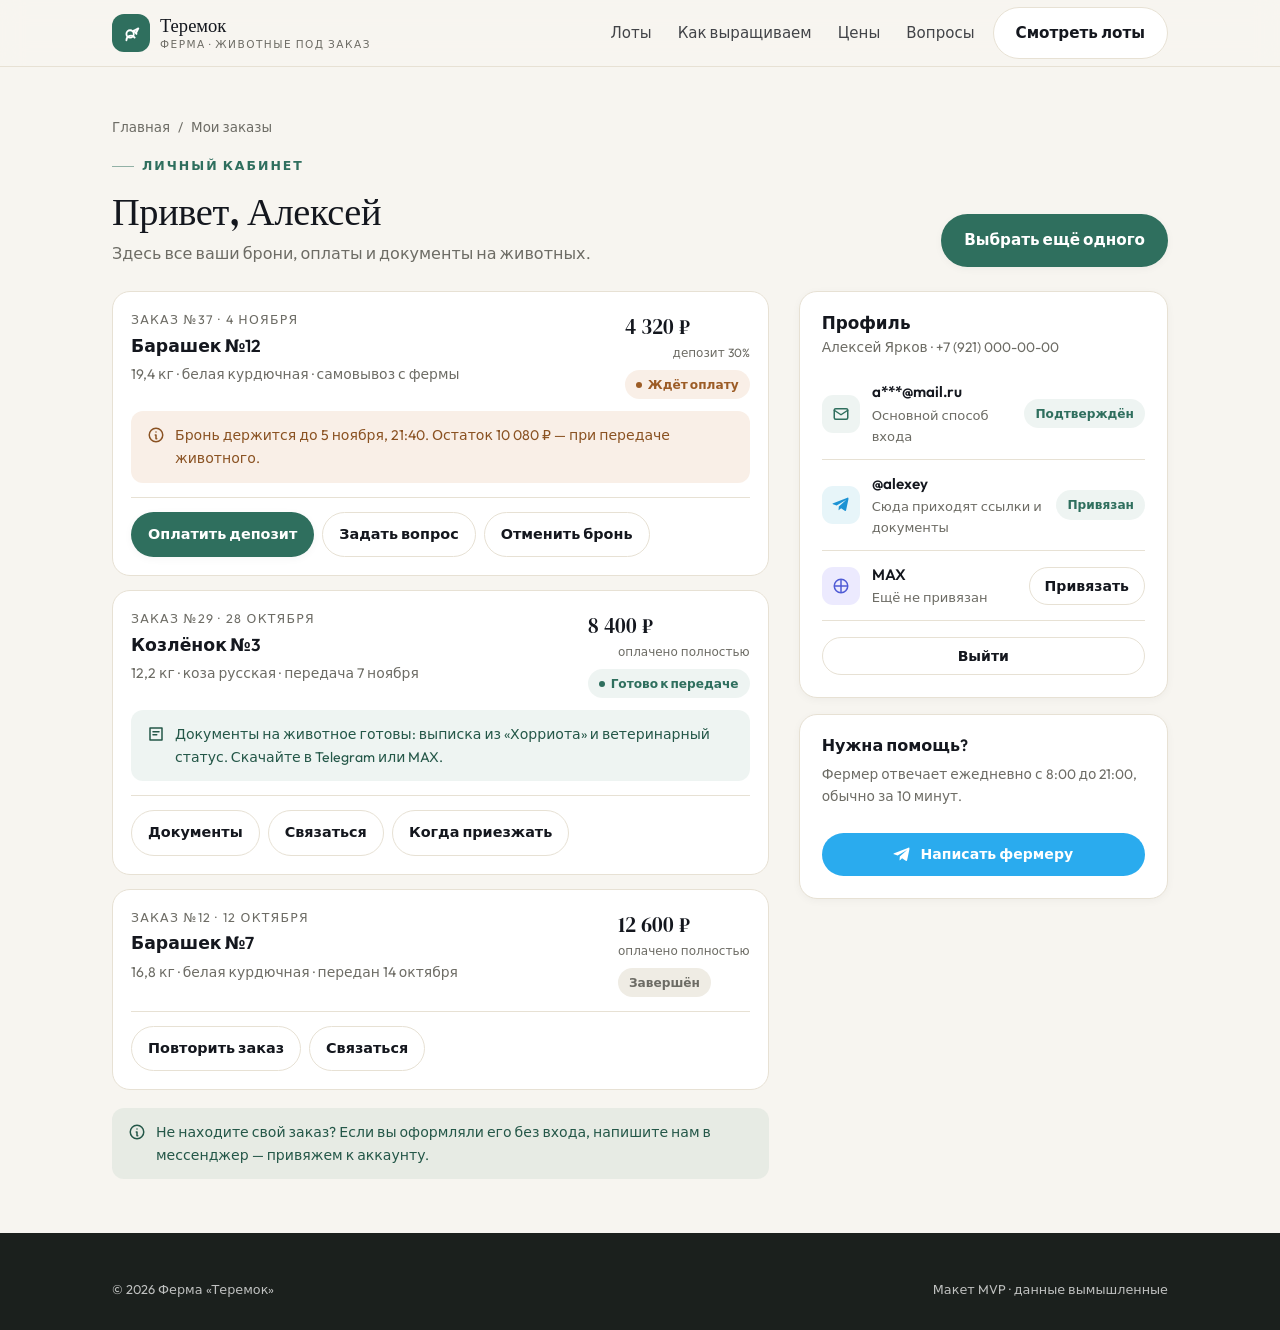
==== account.html @ ca298b1c "chore: старт проекта «Ферма Теремок» - клиентский макет MVP v0.2: витрина живых животных, карточка л" ====
<!DOCTYPE html>
<html lang="ru">
<head>
<meta charset="utf-8">
<meta name="viewport" content="width=device-width, initial-scale=1">
<title>Мои заказы — Ферма «Теремок»</title>
<link rel="preconnect" href="https://fonts.googleapis.com">
<link rel="preconnect" href="https://fonts.gstatic.com" crossorigin>
<link href="https://fonts.googleapis.com/css2?family=DM+Serif+Display&family=Outfit:wght@400;500;600;700&display=swap" rel="stylesheet">
<link rel="stylesheet" href="assets/styles.css">
</head>
<body>

<header class="header">
  <div class="container header__inner">
    <a class="logo" href="index.html">
      <span class="logo__mark">
        <svg viewBox="0 0 24 24" fill="none" stroke="currentColor" stroke-width="2" stroke-linecap="round" stroke-linejoin="round"><path d="M7 20a5 5 0 0 1 9-3"/><path d="M11 17a4 4 0 1 0 0-8 4 4 0 0 0 0 8Z"/><path d="M15 9.5 20 7l-2 4"/><path d="M15 9.5 18 13"/></svg>
      </span>
      <span class="logo__text">Теремок<span>ферма · животные под заказ</span></span>
    </a>
    <nav class="nav">
      <a href="index.html#lots">Лоты</a>
      <a href="index.html#how">Как выращиваем</a>
      <a href="index.html#prices">Цены</a>
      <a href="index.html#faq">Вопросы</a>
    </nav>
    <div class="header__cta">
      <a class="btn btn-outline" href="index.html#lots">Смотреть лоты</a>
    </div>
    <button class="burger" id="burger" aria-label="Меню">
      <svg viewBox="0 0 24 24" fill="none" stroke="currentColor" stroke-width="2" stroke-linecap="round"><path d="M4 7h16M4 12h16M4 17h16"/></svg>
    </button>
  </div>
  <div class="mobile-nav" id="mobileNav">
    <div class="container">
      <a href="index.html#lots">Лоты</a>
      <a href="index.html#prices">Цены</a>
      <a href="index.html#faq">Вопросы</a>
      <a class="btn btn-tg btn-block" href="index.html#tg">Задать вопрос в Telegram</a>
    </div>
  </div>
</header>

<section class="section section--tight">
  <div class="container">
    <nav class="crumbs">
      <a href="index.html">Главная</a> <span>/</span> <span>Мои заказы</span>
    </nav>

    <div style="display:flex;justify-content:space-between;align-items:flex-end;gap:16px;flex-wrap:wrap;margin:10px 0 24px">
      <div>
        <span class="eyebrow">Личный кабинет</span>
        <h1 style="font-size:clamp(1.7rem,4vw,2.4rem)">Привет, Алексей</h1>
        <p class="muted" style="margin-top:8px">Здесь все ваши брони, оплаты и документы на животных.</p>
      </div>
      <a class="btn btn-primary" href="index.html#lots">Выбрать ещё одного</a>
    </div>

    <div class="account-layout">
      <!-- Список заказов -->
      <div>
        <div class="order-card">
          <div class="order-card__head">
            <div>
              <div class="order-card__num">Заказ №37 · 4 ноября</div>
              <div class="order-card__title">Барашек №12</div>
              <div class="order-card__meta">19,4 кг · белая курдючная · самовывоз с фермы</div>
            </div>
            <div>
              <div class="order-card__sum">4 320 ₽<small>депозит 30%</small></div>
              <span class="badge badge--terra" style="margin-top:8px"><span class="badge__dot"></span>Ждёт оплату</span>
            </div>
          </div>
          <div class="note note--terra" style="margin-bottom:0">
            <svg viewBox="0 0 24 24" fill="none" stroke="currentColor" stroke-width="2" stroke-linecap="round" stroke-linejoin="round"><circle cx="12" cy="12" r="9"/><path d="M12 8h.01M11 12h1v5h1"/></svg>
            <span>Бронь держится до 5 ноября, 21:40. Остаток 10 080 ₽ — при передаче животного.</span>
          </div>
          <div class="order-card__actions">
            <a class="btn btn-primary" href="payment.html">Оплатить депозит</a>
            <a class="btn btn-outline" href="index.html#tg">Задать вопрос</a>
            <button class="btn btn-outline">Отменить бронь</button>
          </div>
        </div>

        <div class="order-card">
          <div class="order-card__head">
            <div>
              <div class="order-card__num">Заказ №29 · 28 октября</div>
              <div class="order-card__title">Козлёнок №3</div>
              <div class="order-card__meta">12,2 кг · коза русская · передача 7 ноября</div>
            </div>
            <div>
              <div class="order-card__sum">8 400 ₽<small>оплачено полностью</small></div>
              <span class="badge" style="margin-top:8px"><span class="badge__dot"></span>Готово к передаче</span>
            </div>
          </div>
          <div class="note" style="margin-bottom:0">
            <svg viewBox="0 0 24 24" fill="none" stroke="currentColor" stroke-width="2" stroke-linecap="round" stroke-linejoin="round"><path d="M4 4h16v16H4z"/><path d="M8 9h8M8 13h5"/></svg>
            <span>Документы на животное готовы: выписка из «Хорриота» и ветеринарный статус. Скачайте в Telegram или MAX.</span>
          </div>
          <div class="order-card__actions">
            <a class="btn btn-outline" href="#">Документы</a>
            <a class="btn btn-outline" href="index.html#tg">Связаться</a>
            <a class="btn btn-outline" href="index.html#delivery">Когда приезжать</a>
          </div>
        </div>

        <div class="order-card">
          <div class="order-card__head">
            <div>
              <div class="order-card__num">Заказ №12 · 12 октября</div>
              <div class="order-card__title">Барашек №7</div>
              <div class="order-card__meta">16,8 кг · белая курдючная · передан 14 октября</div>
            </div>
            <div>
              <div class="order-card__sum">12 600 ₽<small>оплачено полностью</small></div>
              <span class="badge badge--muted" style="margin-top:8px">Завершён</span>
            </div>
          </div>
          <div class="order-card__actions">
            <a class="btn btn-outline" href="lot.html">Повторить заказ</a>
            <a class="btn btn-outline" href="index.html#tg">Связаться</a>
          </div>
        </div>

        <div class="note" style="margin-top:18px">
          <svg viewBox="0 0 24 24" fill="none" stroke="currentColor" stroke-width="2" stroke-linecap="round" stroke-linejoin="round"><circle cx="12" cy="12" r="9"/><path d="M12 8h.01M11 12h1v5h1"/></svg>
          <span>Не находите свой заказ? Если вы оформляли его без входа, напишите нам в мессенджер — привяжем к аккаунту.</span>
        </div>
      </div>

      <!-- Профиль -->
      <aside>
        <div class="panel">
          <h3 style="font-size:1.05rem;margin-bottom:4px">Профиль</h3>
          <p class="small muted" style="margin-bottom:10px">Алексей Ярков · +7 (921) 000-00-00</p>

          <div class="identity-row">
            <span class="identity__icon identity__icon--mail">
              <svg viewBox="0 0 24 24" width="18" height="18" fill="none" stroke="currentColor" stroke-width="2" stroke-linecap="round" stroke-linejoin="round"><rect x="3" y="5" width="18" height="14" rx="2"/><path d="M3 7l9 6 9-6"/></svg>
            </span>
            <div>
              <div class="identity__name">a***@mail.ru</div>
              <div class="identity__sub">Основной способ входа</div>
            </div>
            <span class="identity__action badge" style="margin-left:auto">Подтверждён</span>
          </div>

          <div class="identity-row">
            <span class="identity__icon identity__icon--tg">
              <svg viewBox="0 0 24 24" width="18" height="18" fill="currentColor"><path d="M21.9 4.3 18.8 19c-.2 1-.9 1.3-1.8.8l-4.9-3.6-2.4 2.3c-.3.3-.5.5-1 .5l.4-4.9 8.9-8c.4-.3-.1-.5-.6-.2L6.2 12.7 1.4 11c-1-.3-1-1 .2-1.5l19-7.3c.9-.3 1.6.2 1.3 2.1Z"/></svg>
            </span>
            <div>
              <div class="identity__name">@alexey</div>
              <div class="identity__sub">Сюда приходят ссылки и документы</div>
            </div>
            <span class="identity__action badge" style="margin-left:auto">Привязан</span>
          </div>

          <div class="identity-row">
            <span class="identity__icon identity__icon--max">
              <svg viewBox="0 0 24 24" width="18" height="18" fill="none" stroke="currentColor" stroke-width="2" stroke-linecap="round" stroke-linejoin="round"><path d="M4 12h16"/><path d="M12 4v16"/><circle cx="12" cy="12" r="9"/></svg>
            </span>
            <div>
              <div class="identity__name">MAX</div>
              <div class="identity__sub">Ещё не привязан</div>
            </div>
            <button class="identity__action btn btn-outline btn--sm" style="margin-left:auto">Привязать</button>
          </div>

          <button class="btn btn-outline btn-block btn--sm" style="margin-top:16px">Выйти</button>
        </div>

        <div class="panel" style="margin-top:16px">
          <h3 style="font-size:1rem;margin-bottom:8px">Нужна помощь?</h3>
          <p class="small muted">Фермер отвечает ежедневно с 8:00 до 21:00, обычно за 10 минут.</p>
          <a class="btn btn-tg btn-block btn--sm" style="margin-top:12px" href="index.html#tg">
            <svg viewBox="0 0 24 24" fill="currentColor"><path d="M21.9 4.3 18.8 19c-.2 1-.9 1.3-1.8.8l-4.9-3.6-2.4 2.3c-.3.3-.5.5-1 .5l.4-4.9 8.9-8c.4-.3-.1-.5-.6-.2L6.2 12.7 1.4 11c-1-.3-1-1 .2-1.5l19-7.3c.9-.3 1.6.2 1.3 2.1Z"/></svg>
            Написать фермеру
          </a>
        </div>
      </aside>
    </div>
  </div>
</section>

<footer class="footer">
  <div class="container">
    <div class="footer__bottom" style="margin-top:0;border-top:none;padding-top:0">
      <span>© 2026 Ферма «Теремок»</span>
      <span>Макет MVP · данные вымышленные</span>
    </div>
  </div>
</footer>

<script src="assets/app.js"></script>
</body>
</html>
---- assets/styles.css ----
/* Ферма «Теремок» — клиентский макет MVP */

:root {
  --cream: #f7f5f0;
  --cream-deep: #efeade;
  --paper: #ffffff;
  --ink: #14171e;
  --muted: #6d6c65;
  --line: #e7e1d4;
  --green: #2f6f5e;
  --green-ink: #245748;
  --green-soft: rgba(47, 111, 94, 0.08);
  --terra: #c97b3f;
  --terra-soft: rgba(201, 123, 63, 0.12);
  --red: #b0403a;
  --red-soft: rgba(176, 64, 58, 0.1);
  --radius: 18px;
  --shadow-sm: 0 2px 8px rgba(20, 23, 30, 0.04);
  --shadow-md: 0 10px 30px -12px rgba(20, 23, 30, 0.18);
  --font: "Outfit", ui-sans-serif, system-ui, sans-serif;
  --serif: "DM Serif Display", Georgia, serif;
}

* { box-sizing: border-box; }

html { -webkit-text-size-adjust: 100%; scroll-behavior: smooth; }

body {
  margin: 0;
  background: var(--cream);
  color: var(--ink);
  font-family: var(--font);
  font-size: 16px;
  line-height: 1.6;
  overflow-x: hidden;
}

img { max-width: 100%; display: block; }

a { color: inherit; text-decoration: none; }

h1, h2, h3 { font-family: var(--serif); font-weight: 400; line-height: 1.12; margin: 0; letter-spacing: -0.01em; }
h1 { font-size: clamp(2rem, 5.2vw, 3.4rem); }
h2 { font-size: clamp(1.55rem, 3.4vw, 2.35rem); }
h3 { font-size: 1.22rem; font-family: var(--font); font-weight: 600; letter-spacing: 0; }

p { margin: 0 0 14px; }
p:last-child { margin-bottom: 0; }

.container { width: 100%; max-width: 1120px; margin: 0 auto; padding: 0 20px; }
@media (min-width: 768px) { .container { padding: 0 32px; } }

.section { padding: 52px 0; }
@media (min-width: 768px) { .section { padding: 84px 0; } }
.section--tight { padding: 34px 0; }

.eyebrow {
  display: inline-flex; align-items: center; gap: 8px;
  font-size: 0.78rem; letter-spacing: 0.16em; text-transform: uppercase;
  color: var(--green); font-weight: 600; margin-bottom: 14px;
}
.eyebrow::before { content: ""; width: 22px; height: 1px; background: var(--green); opacity: 0.5; }

.lead { color: var(--muted); font-size: 1.03rem; max-width: 58ch; }
.muted { color: var(--muted); }
.small { font-size: 0.86rem; }

.section-head { max-width: 640px; margin-bottom: 30px; }
.section-head p { margin-top: 12px; }

/* ---------- Кнопки ---------- */
.btn {
  display: inline-flex; align-items: center; justify-content: center; gap: 9px;
  padding: 13px 22px; border-radius: 999px; border: 1px solid transparent;
  font-family: var(--font); font-size: 0.95rem; font-weight: 600;
  cursor: pointer; transition: all 0.2s ease; text-align: center;
}
.btn svg { width: 18px; height: 18px; flex: none; }
.btn-primary { background: var(--green); color: #fff; box-shadow: var(--shadow-sm); }
.btn-primary:hover { background: var(--green-ink); transform: translateY(-1px); box-shadow: var(--shadow-md); }
.btn-terra { background: var(--terra); color: #fff; }
.btn-terra:hover { background: #b06d38; transform: translateY(-1px); }
.btn-outline { border-color: var(--line); background: var(--paper); color: var(--ink); }
.btn-outline:hover { border-color: var(--green); color: var(--green); }
.btn-tg { background: #2AABEE; color: #fff; }
.btn-tg:hover { background: #1d93d4; transform: translateY(-1px); }
.btn-lg { padding: 16px 28px; font-size: 1rem; }
.btn-block { width: 100%; }
.btn:disabled { opacity: 0.45; cursor: not-allowed; transform: none !important; }

/* ---------- Шапка ---------- */
.header {
  position: sticky; top: 0; z-index: 60;
  background: rgba(247, 245, 240, 0.88);
  backdrop-filter: blur(12px);
  border-bottom: 1px solid var(--line);
}
.header__inner { display: flex; align-items: center; gap: 18px; height: 66px; }
.logo { display: flex; align-items: center; gap: 10px; margin-right: auto; }
.logo__mark {
  width: 38px; height: 38px; border-radius: 12px; flex: none;
  background: var(--green); color: #fff; display: grid; place-items: center;
}
.logo__mark svg { width: 22px; height: 22px; }
.logo__text { font-family: var(--serif); font-size: 1.16rem; line-height: 1; }
.logo__text span { display: block; font-family: var(--font); font-size: 0.66rem; letter-spacing: 0.14em; text-transform: uppercase; color: var(--muted); margin-top: 3px; }
.nav { display: none; gap: 26px; font-size: 0.94rem; font-weight: 500; }
.nav a { color: var(--ink); opacity: 0.8; transition: opacity 0.2s; }
.nav a:hover { opacity: 1; color: var(--green); }
.header__cta { display: none; }
.burger {
  display: grid; place-items: center; width: 42px; height: 42px;
  border-radius: 12px; border: 1px solid var(--line); background: var(--paper); cursor: pointer;
}
.burger svg { width: 20px; height: 20px; }
@media (min-width: 900px) {
  .nav { display: flex; }
  .header__cta { display: flex; align-items: center; gap: 12px; }
  .burger { display: none; }
}
.mobile-nav { display: none; border-top: 1px solid var(--line); background: var(--cream); padding: 10px 0 18px; }
.mobile-nav.open { display: block; }
.mobile-nav a { display: block; padding: 11px 0; font-weight: 500; border-bottom: 1px solid var(--line); }
.mobile-nav .btn { margin-top: 14px; }

/* ---------- Hero ---------- */
.hero { position: relative; overflow: hidden; border-radius: 0 0 28px 28px; }
.hero__img { position: absolute; inset: 0; width: 100%; height: 100%; object-fit: cover; }
.hero::after {
  content: ""; position: absolute; inset: 0;
  background: linear-gradient(100deg, rgba(12, 20, 17, 0.86) 0%, rgba(12, 20, 17, 0.62) 45%, rgba(12, 20, 17, 0.25) 100%);
}
.hero__inner { position: relative; z-index: 2; padding: 74px 0 84px; max-width: 660px; color: #fff; }
.hero h1 { color: #fff; }
.hero h1 em { font-style: normal; color: #e9c58f; }
.hero p { color: rgba(255, 255, 255, 0.86); font-size: 1.05rem; margin: 18px 0 28px; max-width: 50ch; }
.hero__actions { display: flex; flex-wrap: wrap; gap: 12px; }
.hero__facts { display: flex; flex-wrap: wrap; gap: 10px; margin-top: 30px; }
.hero__fact {
  background: rgba(255, 255, 255, 0.12); border: 1px solid rgba(255, 255, 255, 0.22);
  padding: 7px 14px; border-radius: 999px; font-size: 0.85rem; backdrop-filter: blur(6px);
}
@media (min-width: 768px) { .hero__inner { padding: 108px 0 118px; } }

/* ---------- Карточки лотов ---------- */
.lots { display: grid; gap: 20px; grid-template-columns: 1fr; }
@media (min-width: 620px) { .lots { grid-template-columns: repeat(2, 1fr); } }
@media (min-width: 980px) { .lots { grid-template-columns: repeat(3, 1fr); } }

.lot-card {
  background: var(--paper); border: 1px solid var(--line); border-radius: var(--radius);
  overflow: hidden; display: flex; flex-direction: column;
  transition: transform 0.2s ease, box-shadow 0.2s ease;
}
.lot-card:hover { transform: translateY(-4px); box-shadow: var(--shadow-md); }
.lot-card__media { position: relative; aspect-ratio: 4 / 3; background: var(--cream-deep); overflow: hidden; }
.lot-card__media img { width: 100%; height: 100%; object-fit: cover; }
.lot-card__body { padding: 18px; display: flex; flex-direction: column; gap: 10px; flex: 1; }
.lot-card__title { display: flex; align-items: baseline; justify-content: space-between; gap: 12px; }
.lot-card__title h3 { font-size: 1.1rem; }
.lot-card__price { font-family: var(--serif); font-size: 1.35rem; white-space: nowrap; }
.lot-card__price small { font-family: var(--font); font-size: 0.75rem; color: var(--muted); display: block; text-align: right; }
.lot-card__meta { display: flex; flex-wrap: wrap; gap: 6px 14px; font-size: 0.85rem; color: var(--muted); }
.lot-card__meta b { color: var(--ink); font-weight: 500; }
.lot-card__foot { margin-top: auto; padding-top: 4px; display: flex; align-items: center; gap: 10px; }
.lot-card__foot .btn { flex: 1; }

.badge {
  display: inline-flex; align-items: center; gap: 6px;
  padding: 5px 11px; border-radius: 999px; font-size: 0.76rem; font-weight: 600;
  background: var(--green-soft); color: var(--green);
}
.badge--terra { background: var(--terra-soft); color: #9c5c26; }
.badge--muted { background: #efece4; color: var(--muted); }
.badge--red { background: var(--red-soft); color: var(--red); }
.badge--dark { background: rgba(20, 23, 30, 0.72); color: #fff; backdrop-filter: blur(4px); }
.badge__dot { width: 6px; height: 6px; border-radius: 50%; background: currentColor; }
.lot-card__media .badge { position: absolute; top: 12px; left: 12px; }
.lot-card__media .badge--dark { color: #fff; }

.lot-card.is-sold .lot-card__media img { filter: grayscale(0.85) brightness(0.72); }

/* ---------- Сезоны / прайс ---------- */
.seasons { display: flex; flex-wrap: wrap; gap: 8px; margin-bottom: 22px; }
.seasons button {
  border: 1px solid var(--line); background: var(--paper); color: var(--muted);
  padding: 9px 16px; border-radius: 999px; font-family: var(--font); font-size: 0.9rem;
  font-weight: 500; cursor: pointer; transition: all 0.2s;
}
.seasons button[aria-selected="true"] { background: var(--green); border-color: var(--green); color: #fff; }
.price-table { width: 100%; border-collapse: collapse; background: var(--paper); border-radius: var(--radius); overflow: hidden; border: 1px solid var(--line); }
.price-table th, .price-table td { text-align: left; padding: 15px 18px; border-bottom: 1px solid var(--line); font-size: 0.95rem; }
.price-table th { font-size: 0.76rem; letter-spacing: 0.12em; text-transform: uppercase; color: var(--muted); font-weight: 600; background: #fbfaf7; }
.price-table tr:last-child td { border-bottom: none; }
.price-table td:last-child { text-align: right; font-weight: 600; white-space: nowrap; }
.price-note { margin-top: 14px; font-size: 0.86rem; color: var(--muted); }

/* ---------- Как выращиваем (шаги) ---------- */
.steps { display: grid; gap: 14px; grid-template-columns: 1fr; counter-reset: step; }
@media (min-width: 640px) { .steps { grid-template-columns: repeat(2, 1fr); } }
@media (min-width: 980px) { .steps { grid-template-columns: repeat(4, 1fr); } }
.step {
  background: var(--paper); border: 1px solid var(--line); border-radius: var(--radius);
  padding: 20px; position: relative;
}
.step__num {
  width: 32px; height: 32px; border-radius: 50%; background: var(--green-soft); color: var(--green);
  display: grid; place-items: center; font-size: 0.85rem; font-weight: 700; margin-bottom: 12px;
}
.step h3 { margin-bottom: 6px; }
.step p { font-size: 0.92rem; color: var(--muted); }

/* ---------- Две колонки ---------- */
.split { display: grid; gap: 28px; grid-template-columns: 1fr; align-items: center; }
@media (min-width: 900px) { .split { grid-template-columns: 1.05fr 0.95fr; gap: 48px; } }
.split--media { border-radius: var(--radius); overflow: hidden; }
.split--media img { width: 100%; height: 100%; object-fit: cover; aspect-ratio: 4 / 3; }

/* ---------- Полоса-преимущества ---------- */
.features { display: grid; gap: 12px; grid-template-columns: repeat(2, 1fr); }
@media (min-width: 900px) { .features { grid-template-columns: repeat(4, 1fr); } }
.feature { background: var(--paper); border: 1px solid var(--line); border-radius: var(--radius); padding: 18px; }
.feature svg { width: 22px; height: 22px; color: var(--green); margin-bottom: 10px; }
.feature h3 { font-size: 0.98rem; margin-bottom: 4px; }
.feature p { font-size: 0.85rem; color: var(--muted); }

/* ---------- Как оформить заказ ---------- */
.order-steps { display: grid; gap: 18px; counter-reset: ostep; }
@media (min-width: 900px) { .order-steps { grid-template-columns: repeat(4, 1fr); } }
.ostep { position: relative; padding-left: 44px; }
.ostep::before {
  counter-increment: ostep; content: counter(ostep);
  position: absolute; left: 0; top: 0; width: 30px; height: 30px; border-radius: 50%;
  background: var(--green); color: #fff; display: grid; place-items: center; font-size: 0.85rem; font-weight: 700;
}
.ostep h3 { margin-bottom: 4px; font-size: 1rem; }
.ostep p { font-size: 0.88rem; color: var(--muted); }

/* ---------- FAQ ---------- */
.faq { display: grid; gap: 10px; }
.faq details {
  background: var(--paper); border: 1px solid var(--line); border-radius: 14px; padding: 4px 18px;
}
.faq summary {
  cursor: pointer; list-style: none; padding: 14px 0; font-weight: 600; font-size: 0.98rem;
  display: flex; align-items: center; justify-content: space-between; gap: 12px;
}
.faq summary::-webkit-details-marker { display: none; }
.faq summary::after { content: "+"; font-size: 1.4rem; color: var(--green); font-weight: 400; line-height: 1; }
.faq details[open] summary::after { content: "–"; }
.faq details p { padding-bottom: 16px; color: var(--muted); font-size: 0.93rem; }

/* ---------- Telegram CTA ---------- */
.tg-card {
  background: var(--paper); border: 1px solid var(--line); border-radius: 22px;
  padding: 26px; display: grid; gap: 22px; align-items: center;
}
@media (min-width: 860px) { .tg-card { grid-template-columns: 1.2fr 0.8fr; padding: 34px; } }
.tg-chat {
  background: #f3f6f8; border: 1px solid var(--line); border-radius: 18px; padding: 16px;
  display: flex; flex-direction: column; gap: 10px;
}
.tg-bubble { background: #fff; border-radius: 14px 14px 14px 4px; padding: 10px 13px; font-size: 0.88rem; max-width: 85%; box-shadow: var(--shadow-sm); }
.tg-bubble--in { background: #e7f5f3; align-self: flex-start; }
.tg-bubble--out { align-self: flex-end; background: #d8f0c4; border-radius: 14px 14px 4px 14px; }
.tg-chat__time { font-size: 0.72rem; color: var(--muted); align-self: flex-end; margin-top: -4px; }

/* ---------- Подвал ---------- */
.footer { background: #1b201d; color: rgba(255, 255, 255, 0.72); padding: 46px 0 30px; margin-top: 20px; }
.footer a { color: rgba(255, 255, 255, 0.72); }
.footer a:hover { color: #fff; }
.footer__grid { display: grid; gap: 26px; grid-template-columns: 1fr; }
@media (min-width: 780px) { .footer__grid { grid-template-columns: 1.6fr 1fr 1fr; } }
.footer h4 { font-family: var(--font); font-size: 0.78rem; letter-spacing: 0.14em; text-transform: uppercase; color: #fff; margin: 0 0 12px; }
.footer ul { list-style: none; margin: 0; padding: 0; display: grid; gap: 8px; font-size: 0.92rem; }
.footer .logo__text { color: #fff; }
.footer .logo__text span { color: rgba(255, 255, 255, 0.5); }
.footer__bottom { margin-top: 34px; padding-top: 18px; border-top: 1px solid rgba(255, 255, 255, 0.12); font-size: 0.8rem; display: flex; flex-wrap: wrap; gap: 12px; justify-content: space-between; }

/* ---------- Хлебные крошки ---------- */
.crumbs { display: flex; gap: 8px; font-size: 0.84rem; color: var(--muted); padding: 16px 0 0; flex-wrap: wrap; }
.crumbs a:hover { color: var(--green); }

/* ---------- Страница лота ---------- */
.lot-layout { display: grid; gap: 30px; grid-template-columns: 1fr; padding-top: 10px; }
@media (min-width: 940px) { .lot-layout { grid-template-columns: 1.15fr 0.85fr; gap: 44px; } }
.gallery__main { position: relative; border-radius: var(--radius); overflow: hidden; background: var(--cream-deep); aspect-ratio: 4 / 3; }
.gallery__main img { width: 100%; height: 100%; object-fit: cover; }
.gallery__thumbs { display: flex; gap: 10px; margin-top: 10px; }
.gallery__thumbs button {
  flex: 1; aspect-ratio: 4 / 3; border-radius: 12px; overflow: hidden; border: 2px solid transparent;
  background: var(--cream-deep); cursor: pointer; padding: 0;
}
.gallery__thumbs button[aria-current="true"] { border-color: var(--green); }
.gallery__thumbs img { width: 100%; height: 100%; object-fit: cover; }

.video-poster {
  position: relative; border-radius: var(--radius); overflow: hidden; margin-top: 22px;
  aspect-ratio: 16 / 9; background: var(--cream-deep); cursor: pointer;
}
.video-poster img { width: 100%; height: 100%; object-fit: cover; }
.video-poster__play {
  position: absolute; inset: 0; margin: auto; width: 66px; height: 66px; border-radius: 50%;
  background: rgba(255, 255, 255, 0.92); display: grid; place-items: center;
  box-shadow: var(--shadow-md); transition: transform 0.2s;
}
.video-poster:hover .video-poster__play { transform: scale(1.06); }
.video-poster__play svg { width: 26px; height: 26px; color: var(--green); margin-left: 3px; }
.video-poster__label { position: absolute; left: 14px; bottom: 14px; background: rgba(20, 23, 30, 0.72); color: #fff; padding: 5px 12px; border-radius: 999px; font-size: 0.8rem; }

.panel {
  background: var(--paper); border: 1px solid var(--line); border-radius: var(--radius);
  padding: 22px; box-shadow: var(--shadow-sm);
}
.panel--sticky { position: sticky; top: 86px; }
.price-big { font-family: var(--serif); font-size: 2.1rem; line-height: 1; }
.price-big small { font-family: var(--font); font-size: 0.85rem; color: var(--muted); display: block; margin-top: 6px; }
.kv { display: grid; grid-template-columns: 128px 1fr; row-gap: 11px; column-gap: 16px; margin: 20px 0; }
.kv dt { color: var(--muted); border-bottom: 1px dashed var(--line); padding-bottom: 8px; font-size: 0.9rem; }
.kv dd { margin: 0; border-bottom: 1px dashed var(--line); padding-bottom: 8px; font-size: 0.94rem; }
.note {
  background: var(--green-soft); border-radius: 12px; padding: 13px 16px; font-size: 0.88rem;
  color: var(--green-ink); display: flex; gap: 10px; align-items: flex-start;
}
.note svg { width: 18px; height: 18px; flex: none; margin-top: 2px; }
.note--terra { background: var(--terra-soft); color: #8a5222; }

/* ---------- Формы / чекаут ---------- */
.checkout { display: grid; gap: 26px; grid-template-columns: 1fr; align-items: start; }
@media (min-width: 940px) { .checkout { grid-template-columns: 1.5fr 0.9fr; gap: 34px; } }
.field { margin-bottom: 15px; }
.field label { display: block; font-size: 0.86rem; font-weight: 600; margin-bottom: 6px; }
.field .hint { font-weight: 400; color: var(--muted); }
.field input, .field select, .field textarea {
  width: 100%; padding: 12px 14px; border-radius: 12px; border: 1px solid var(--line);
  background: var(--paper); font-family: var(--font); font-size: 0.96rem; color: var(--ink);
  transition: border-color 0.2s, box-shadow 0.2s;
}
.field input:focus, .field select:focus, .field textarea:focus {
  outline: none; border-color: var(--green); box-shadow: 0 0 0 3px var(--green-soft);
}
.field textarea { min-height: 92px; resize: vertical; }
.row { display: grid; gap: 15px; grid-template-columns: 1fr; }
@media (min-width: 620px) { .row--2 { grid-template-columns: 1fr 1fr; } }

.choice { display: flex; gap: 12px; align-items: flex-start; padding: 14px; border: 1px solid var(--line); border-radius: 14px; background: var(--paper); cursor: pointer; margin-bottom: 10px; transition: border-color 0.2s, background 0.2s; }
/* перекрываем .field label по специфичности — вариант должен остаться flex-строкой */
.field label.choice { display: flex; gap: 12px; align-items: flex-start; padding: 14px; border: 1px solid var(--line); border-radius: 14px; background: var(--paper); cursor: pointer; margin-bottom: 10px; font-weight: 400; font-size: 1rem; color: var(--ink); transition: border-color 0.2s, background 0.2s; }
.field label.choice:hover { border-color: var(--green); }
.field label.choice:has(input:checked) { border-color: var(--green); background: var(--green-soft); }
.choice:hover { border-color: var(--green); }
.choice:has(input:checked) { border-color: var(--green); background: var(--green-soft); }
.choice input { margin-top: 3px; accent-color: var(--green); width: 18px; height: 18px; flex: none; }
.choice__body { flex: 1; min-width: 0; }
.choice__title { display: block; font-weight: 600; font-size: 0.95rem; }
.choice__desc { display: block; font-size: 0.84rem; color: var(--muted); }
.choice__price { margin-left: auto; font-weight: 600; white-space: nowrap; font-size: 0.92rem; }

.summary { background: var(--paper); border: 1px solid var(--line); border-radius: var(--radius); padding: 20px; }
.summary__line { display: flex; justify-content: space-between; gap: 14px; padding: 9px 0; font-size: 0.94rem; border-bottom: 1px dashed var(--line); }
.summary__line:last-of-type { border-bottom: none; }
.summary__total { display: flex; justify-content: space-between; align-items: baseline; padding-top: 14px; margin-top: 6px; border-top: 1px solid var(--line); font-weight: 700; font-size: 1.06rem; }
.summary__total b { font-family: var(--serif); font-size: 1.5rem; font-weight: 400; }
.summary__lot { display: flex; gap: 12px; align-items: center; padding-bottom: 14px; border-bottom: 1px solid var(--line); margin-bottom: 6px; }
.summary__lot img { width: 62px; height: 62px; border-radius: 12px; object-fit: cover; flex: none; }
.stepper { display: flex; align-items: center; gap: 22px; font-size: 0.86rem; color: var(--muted); margin-bottom: 20px; flex-wrap: wrap; }
.stepper > span { display: inline-flex; align-items: center; gap: 8px; }
.stepper > span > span { width: 26px; height: 26px; border-radius: 50%; background: var(--green-soft); color: var(--green); display: grid; place-items: center; font-weight: 700; font-size: 0.8rem; flex: none; }
.stepper > span.active { color: var(--ink); font-weight: 600; }
.stepper > span.active > span { background: var(--green); color: #fff; }

/* ---------- Экран оплаты ---------- */
.pay-wrap { max-width: 560px; margin: 0 auto; padding: 26px 0 60px; }
.pay-card { background: var(--paper); border: 1px solid var(--line); border-radius: 22px; padding: 26px; box-shadow: var(--shadow-sm); text-align: center; }
.qr { width: 210px; height: 210px; margin: 22px auto; padding: 12px; background: #fff; border: 1px solid var(--line); border-radius: 18px; box-shadow: var(--shadow-sm); }
.qr svg { width: 100%; height: 100%; }
.pay-sum { font-family: var(--serif); font-size: 2.3rem; line-height: 1; }
.pay-meta { font-size: 0.86rem; color: var(--muted); margin-top: 8px; }
.timer { display: inline-flex; align-items: center; gap: 7px; margin-top: 16px; padding: 7px 14px; border-radius: 999px; background: var(--terra-soft); color: #8a5222; font-size: 0.84rem; font-weight: 600; }
.timer svg { width: 15px; height: 15px; }
.bank-list { display: grid; gap: 8px; margin: 22px 0 6px; text-align: left; }
.bank-list div { display: flex; align-items: center; gap: 10px; font-size: 0.9rem; color: var(--muted); }
.bank-list svg { width: 16px; height: 16px; color: var(--green); flex: none; }
.divider { display: flex; align-items: center; gap: 14px; color: var(--muted); font-size: 0.8rem; margin: 18px 0; }
.divider::before, .divider::after { content: ""; height: 1px; background: var(--line); flex: 1; }
.link-box { display: flex; gap: 8px; align-items: center; background: #fbfaf7; border: 1px solid var(--line); border-radius: 12px; padding: 10px 12px; font-size: 0.8rem; color: var(--muted); font-family: "JetBrains Mono", ui-monospace, monospace; word-break: break-all; }
.link-box svg { width: 15px; height: 15px; flex: none; color: var(--green); }

/* ---------- Вход и аккаунт ---------- */
.auth-wrap { max-width: 520px; margin: 0 auto; padding: 34px 0 70px; }
.auth-card { background: var(--paper); border: 1px solid var(--line); border-radius: 22px; padding: 26px; box-shadow: var(--shadow-sm); }
.auth-title { text-align: center; margin-bottom: 22px; }
.code-inputs { display: flex; gap: 8px; margin: 16px 0; }
.code-inputs input {
  width: 100%; text-align: center; font-size: 1.25rem; letter-spacing: .08em; padding: 12px 0;
  border-radius: 12px; border: 1px solid var(--line); background: var(--paper); font-family: var(--font); color: var(--ink);
}
.code-inputs input:focus { outline: none; border-color: var(--green); box-shadow: 0 0 0 3px var(--green-soft); }
.identity-row { display: flex; align-items: center; gap: 12px; padding: 12px 0; border-bottom: 1px solid var(--line); }
.identity-row:last-child { border-bottom: none; }
.identity__icon { width: 38px; height: 38px; border-radius: 11px; display: grid; place-items: center; flex: none; }
.identity__icon--tg { background: #e7f5f9; color: #1d93d4; }
.identity__icon--max { background: #eceafe; color: #4f5bd5; }
.identity__icon--mail { background: var(--green-soft); color: var(--green); }
.identity__name { font-weight: 600; font-size: .95rem; }
.identity__sub { font-size: .82rem; color: var(--muted); }
.identity__action { margin-left: auto; }

.account-layout { display: grid; gap: 24px; grid-template-columns: 1fr; align-items: start; }
@media (min-width: 900px) { .account-layout { grid-template-columns: 1.6fr .9fr; gap: 30px; } }

.order-card { background: var(--paper); border: 1px solid var(--line); border-radius: var(--radius); padding: 18px; margin-bottom: 14px; }
.order-card__head { display: flex; justify-content: space-between; gap: 12px; align-items: flex-start; flex-wrap: wrap; margin-bottom: 12px; }
.order-card__num { font-size: .78rem; letter-spacing: .1em; text-transform: uppercase; color: var(--muted); }
.order-card__title { font-size: 1.08rem; font-weight: 600; margin: 2px 0 4px; }
.order-card__meta { font-size: .87rem; color: var(--muted); }
.order-card__sum { font-family: var(--serif); font-size: 1.3rem; white-space: nowrap; }
.order-card__sum small { font-family: var(--font); font-size: .75rem; color: var(--muted); display: block; text-align: right; }
.order-card__actions { display: flex; gap: 8px; flex-wrap: wrap; margin-top: 14px; padding-top: 14px; border-top: 1px solid var(--line); }
.order-card__actions .btn { padding: 10px 16px; font-size: .9rem; }
.btn--sm { padding: 9px 15px; font-size: .88rem; }
.btn--max { background: #4f5bd5; color: #fff; }
.btn--max:hover { background: #414cb8; transform: translateY(-1px); }

/* ---------- Мобильные правки ---------- */

@media (max-width: 640px) {
  .hero__inner { padding: 60px 0 68px; }
  .btn { padding: 12px 18px; }
  .lot-card__foot { flex-direction: column; align-items: stretch; }
}
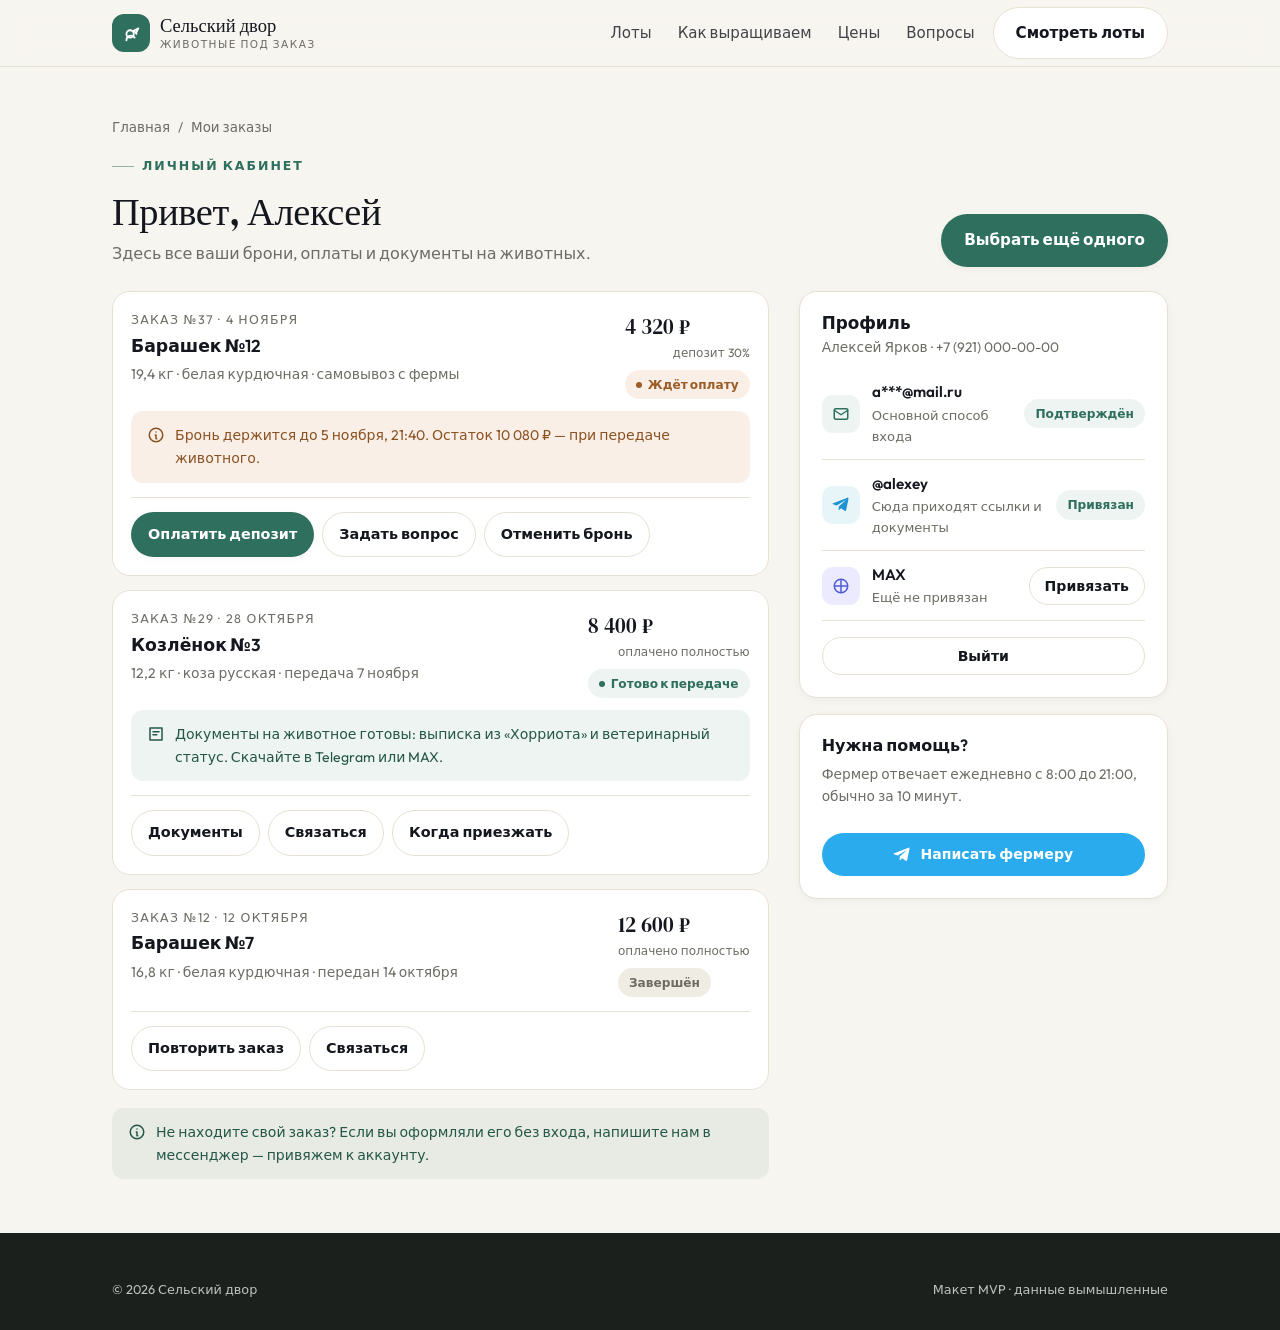
==== commit 365aefb7: "refactor(brand): переименовать проект в «Сельский двор» (Selskii-dvor) - папка проекта: mutton-shop/" ====
--- a/account.html
+++ b/account.html
@@ -3,7 +3,7 @@
 <head>
 <meta charset="utf-8">
 <meta name="viewport" content="width=device-width, initial-scale=1">
-<title>Мои заказы — Ферма «Теремок»</title>
+<title>Мои заказы — Сельский двор</title>
 <link rel="preconnect" href="https://fonts.googleapis.com">
 <link rel="preconnect" href="https://fonts.gstatic.com" crossorigin>
 <link href="https://fonts.googleapis.com/css2?family=DM+Serif+Display&family=Outfit:wght@400;500;600;700&display=swap" rel="stylesheet">
@@ -17,7 +17,7 @@
       <span class="logo__mark">
         <svg viewBox="0 0 24 24" fill="none" stroke="currentColor" stroke-width="2" stroke-linecap="round" stroke-linejoin="round"><path d="M7 20a5 5 0 0 1 9-3"/><path d="M11 17a4 4 0 1 0 0-8 4 4 0 0 0 0 8Z"/><path d="M15 9.5 20 7l-2 4"/><path d="M15 9.5 18 13"/></svg>
       </span>
-      <span class="logo__text">Теремок<span>ферма · животные под заказ</span></span>
+      <span class="logo__text">Сельский двор<span>животные под заказ</span></span>
     </a>
     <nav class="nav">
       <a href="index.html#lots">Лоты</a>
@@ -188,7 +188,7 @@
 <footer class="footer">
   <div class="container">
     <div class="footer__bottom" style="margin-top:0;border-top:none;padding-top:0">
-      <span>© 2026 Ферма «Теремок»</span>
+      <span>© 2026 Сельский двор</span>
       <span>Макет MVP · данные вымышленные</span>
     </div>
   </div>
--- a/assets/styles.css
+++ b/assets/styles.css
@@ -1,4 +1,4 @@
-/* Ферма «Теремок» — клиентский макет MVP */
+/* Сельский двор — клиентский макет MVP */
 
 :root {
   --cream: #f7f5f0;
